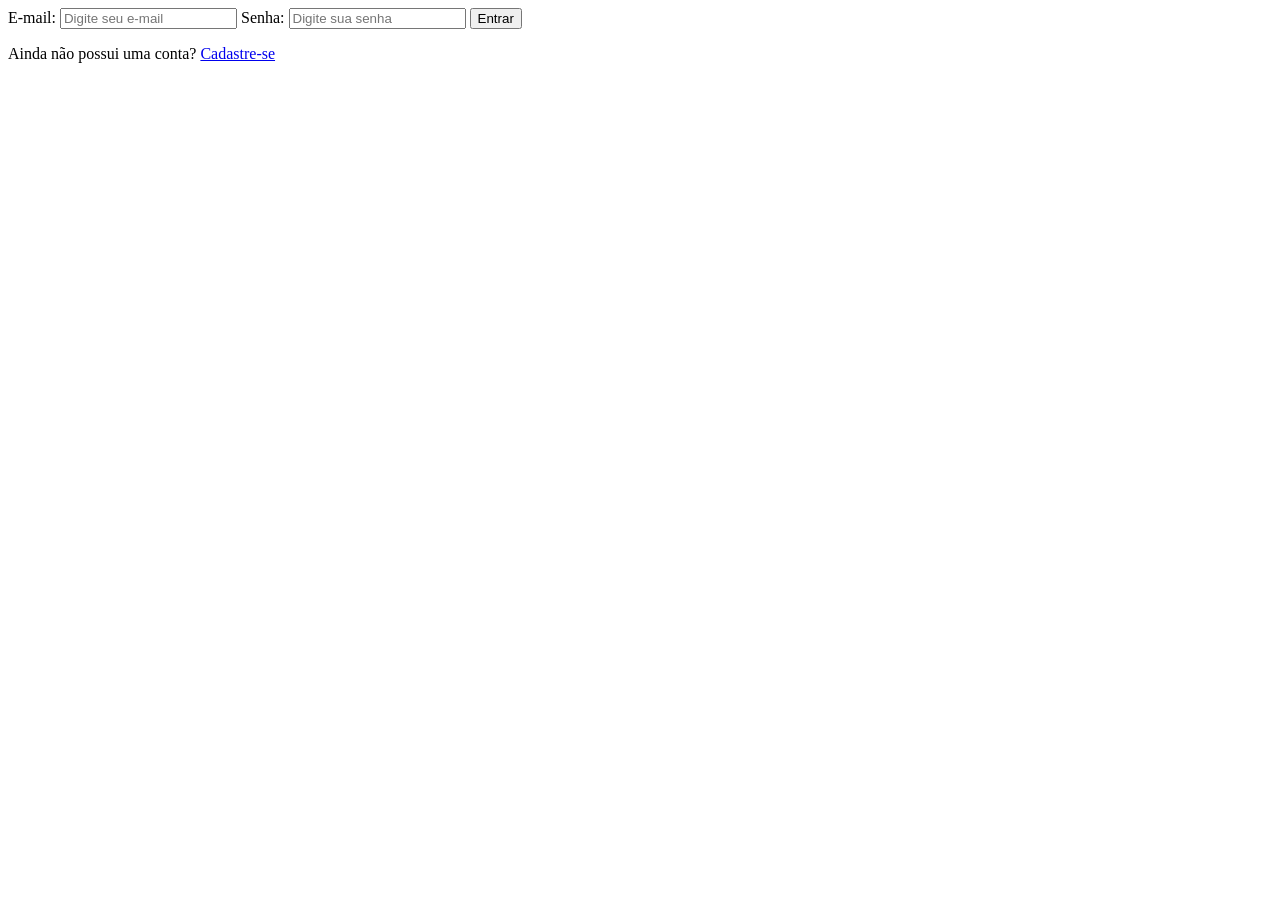
==== cuida-mais/index.html @ 6b619e61 "implementação da classe LoginPage e arquivo index.html" ====
<!DOCTYPE html>
<html lang="pt-BR">

<head>
    <meta charset="UTF-8">
    <meta name="viewport" content="width=device-width, initial-scale=1.0">
    <title>CuidaMais - Login</title>

</head>

<body>
    <form id="form-login">
        <label for="email">E-mail:</label>
        <input type="email" id="email" name="email" placeholder="Digite seu e-mail" required>
        <label for="senha">Senha:</label>
        <input type="password" id="senha" name="senha" placeholder="Digite sua senha" required>
        <button type="submit">Entrar</button>
        <p id="mensagem-erro"></p>
        <p> Ainda não possui uma conta? <a href="cadastro.html">Cadastre-se</a></p>
    </form>
    <script src="js/data/dados-iniciais.js"></script>
    <script src="js/utils/Storage.js"></script>
    <script src="js/utils/Validador.js"></script>
    <script src="js/services/AuthService.js"></script>
    <script src="js/pages/LoginPage.js"></script>
    <script>
        Storage.iniciar();
    </script>


</body>

</html>
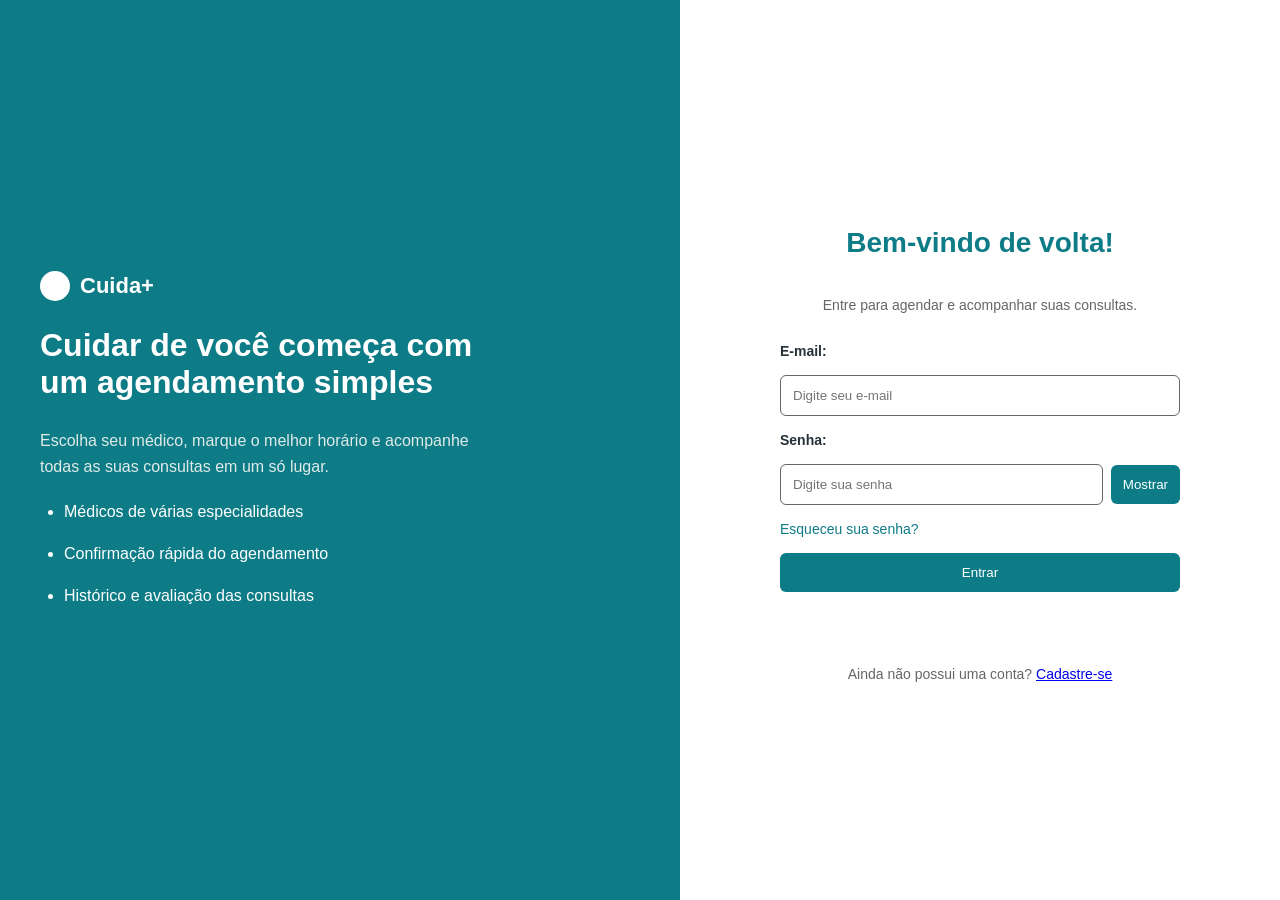
==== commit bf0807c2: "finalização da classe LoginPage.js e arquivo index.html" ====
--- a/cuida-mais/index.html
+++ b/cuida-mais/index.html
@@ -5,19 +5,46 @@
     <meta charset="UTF-8">
     <meta name="viewport" content="width=device-width, initial-scale=1.0">
     <title>CuidaMais - Login</title>
+    <link rel="stylesheet" href="css/login.css">
 
 </head>
 
 <body>
-    <form id="form-login">
-        <label for="email">E-mail:</label>
-        <input type="email" id="email" name="email" placeholder="Digite seu e-mail" required>
-        <label for="senha">Senha:</label>
-        <input type="password" id="senha" name="senha" placeholder="Digite sua senha" required>
-        <button type="submit">Entrar</button>
-        <p id="mensagem-erro"></p>
-        <p> Ainda não possui uma conta? <a href="cadastro.html">Cadastre-se</a></p>
-    </form>
+    <main>
+        <section class="apresentacao">
+            <div>
+                <div class="marca">
+                    <span class="icone-marca"></span>
+                    <span>Cuida+</span>
+                </div>
+                <h2>Cuidar de você começa com um agendamento simples</h2>
+                <p>Escolha seu médico, marque o melhor horário e acompanhe todas as suas consultas em um só lugar.</p>
+                <ul>
+                    <li>Médicos de várias especialidades</li>
+                    <li>Confirmação rápida do agendamento</li>
+                    <li>Histórico e avaliação das consultas</li>
+                </ul>
+            </div>
+
+        </section>
+        <section class="login">
+            <form id="form-login">
+                <h1>Bem-vindo de volta!</h1>
+                <p>Entre para agendar e acompanhar suas consultas.</p>
+                <label for="email">E-mail:</label>
+                <input type="text" id="email" name="email" placeholder="Digite seu e-mail" required>
+                <label for="senha">Senha:</label>
+                <div class="campo-senha">
+                    <input type="password" id="senha" name="senha" placeholder="Digite sua senha" required>
+                    <button type="button" id="mostrar-senha">Mostrar</button>
+                </div>
+                <a href="#" id="link-recuperar-senha">Esqueceu sua senha?</a>
+                <button type="submit">Entrar</button>
+                <p id="mensagem-erro"></p>
+                <p> Ainda não possui uma conta? <a href="cadastro.html" id="link-cadastro">Cadastre-se</a></p>
+            </form>
+        </section>
+    </main>
     <script src="js/data/dados-iniciais.js"></script>
     <script src="js/utils/Storage.js"></script>
     <script src="js/utils/Validador.js"></script>
@@ -28,6 +55,7 @@
     </script>
 
 
+
 </body>
 
 </html>
--- a/cuida-mais/css/login.css
+++ b/cuida-mais/css/login.css
@@ -0,0 +1,156 @@
+main {
+    display: flex;
+    min-height: 100vh;
+}
+
+section {
+    flex: 1;
+}
+
+body {
+    margin: 0;
+    font-family: Arial, sans-serif;
+
+}
+
+.apresentacao {
+    background-color: #0D7C87;
+    color: white;
+    display: flex;
+    justify-content: flex-start;
+    align-items: center;
+    padding: 40px;
+}
+
+.apresentacao h2 {
+    font-size: 32px;
+    color: white;
+}
+
+.apresentacao p {
+    font-size: 16px;
+    color: #E0EAE8;
+    line-height: 1.6;
+}
+
+.apresentacao ul {
+    padding-left: 24px;
+    margin-top: 24px;
+}
+
+.apresentacao li {
+    font-size: 16px;
+    margin-bottom: 24px;
+}
+
+.apresentacao div {
+    max-width: 450px;
+}
+
+.apresentacao h2,
+.apresentacao p {
+    text-align: left;
+}
+
+.login {
+    background-color: #FFFFFF;
+    color: #263238;
+    display: flex;
+    flex-direction: column;
+    justify-content: center;
+    align-items: center;
+    gap: 16px;
+}
+
+button {
+    padding: 12px;
+    background-color: #0D7C87;
+    color: white;
+    border: none;
+    border-radius: 6px;
+    cursor: pointer;
+}
+
+form {
+    display: flex;
+    flex-direction: column;
+    gap: 16px;
+    width: 100%;
+    max-width: 400px;
+}
+
+input {
+    padding: 12px;
+    border: 1px solid #666666;
+    border-radius: 6px;
+}
+
+label {
+    font-size: 14px;
+    font-weight: bold;
+}
+
+h1 {
+    font-size: 28px;
+    color: #0D7C87;
+    margin-bottom: 8px;
+}
+
+p {
+    font-size: 14px;
+    color: #666666;
+}
+
+h1,
+p {
+    text-align: center;
+}
+
+input:focus {
+    outline: 2px solid #0D7C87;
+    border-color: #0D7C87;
+}
+
+input {
+    width: 100%;
+    box-sizing: border-box;
+}
+
+#link-recuperar-senha {
+    color: #0D7C87;
+    font-size: 14px;
+    text-decoration: none;
+}
+
+.campo-senha {
+    display: flex;
+    gap: 8px;
+    align-items: center;
+}
+
+.campo-senha input {
+    flex: 1;
+    min-width: 0;
+}
+
+.campo-senha button {
+    width: auto;
+    white-space: nowrap;
+}
+
+.marca {
+    display: flex;
+    align-items: center;
+    gap: 10px;
+    margin-bottom: 20px;
+    font-size: 22px;
+    font-weight: bold;
+    color: white;
+}
+
+.icone-marca {
+    width: 30px;
+    height: 30px;
+    background-color: white;
+    border-radius: 50%;
+}
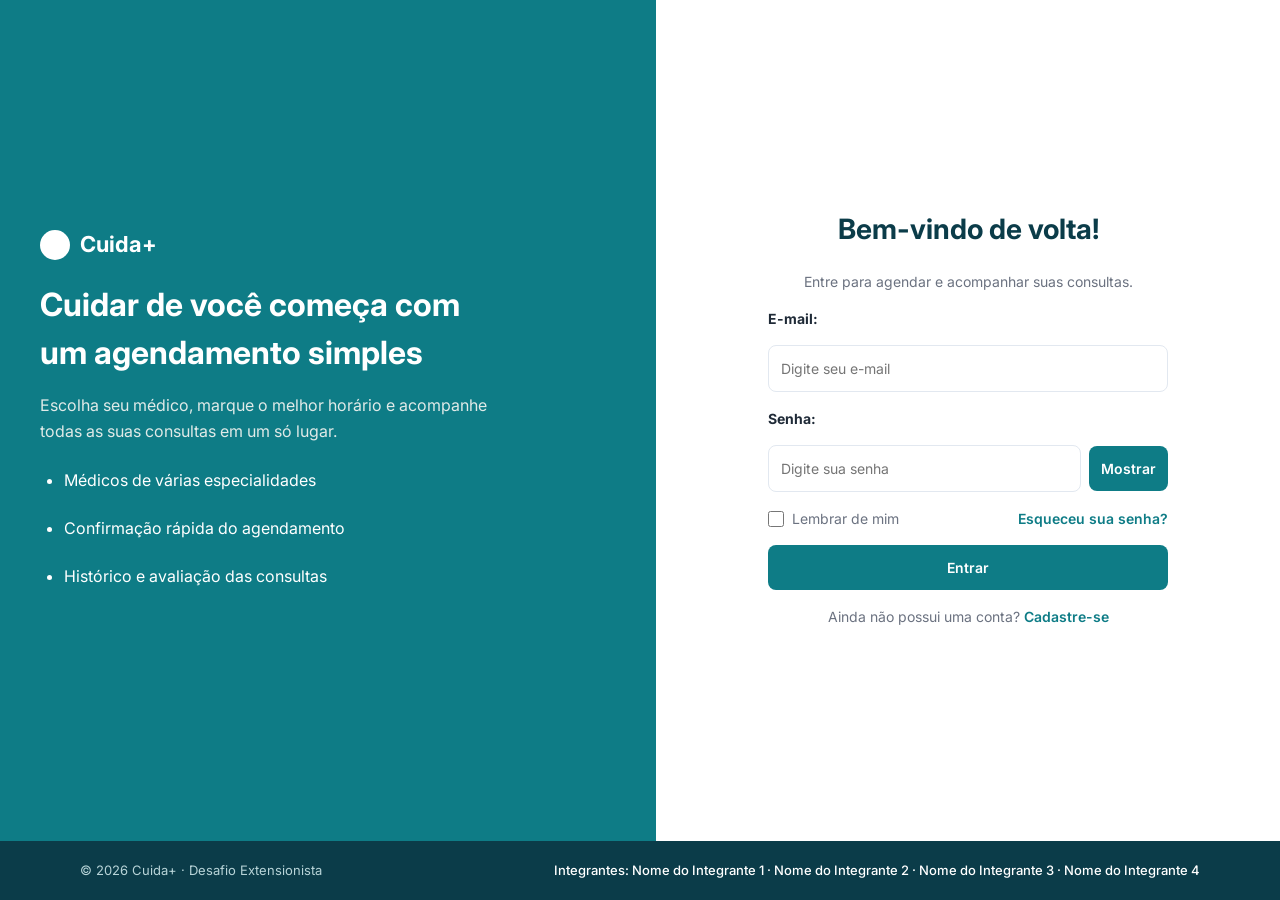
==== commit 005d51fd: "correções" ====
--- a/cuida-mais/index.html
+++ b/cuida-mais/index.html
@@ -5,12 +5,16 @@
     <meta charset="UTF-8">
     <meta name="viewport" content="width=device-width, initial-scale=1.0">
     <title>CuidaMais - Login</title>
+    <link rel="preconnect" href="https://fonts.googleapis.com">
+    <link rel="preconnect" href="https://fonts.gstatic.com" crossorigin>
+    <link href="https://fonts.googleapis.com/css2?family=Inter:wght@400;500;600;700&display=swap" rel="stylesheet">
+    <link rel="stylesheet" href="css/base.css">
+    <link rel="stylesheet" href="css/componentes.css">
     <link rel="stylesheet" href="css/login.css">
-
 </head>
 
 <body>
-    <main>
+    <main class="pagina-login">
         <section class="apresentacao">
             <div>
                 <div class="marca">
@@ -28,34 +32,38 @@
 
         </section>
         <section class="login">
-            <form id="form-login">
+            <form id="form-login" novalidate>
                 <h1>Bem-vindo de volta!</h1>
                 <p>Entre para agendar e acompanhar suas consultas.</p>
                 <label for="email">E-mail:</label>
-                <input type="text" id="email" name="email" placeholder="Digite seu e-mail" required>
+                <input type="email" id="email" name="email" placeholder="Digite seu e-mail" autocomplete="email" required>
                 <label for="senha">Senha:</label>
                 <div class="campo-senha">
-                    <input type="password" id="senha" name="senha" placeholder="Digite sua senha" required>
-                    <button type="button" id="mostrar-senha">Mostrar</button>
+                    <input type="password" id="senha" name="senha" placeholder="Digite sua senha" autocomplete="current-password" required>
+                    <button type="button" id="mostrar-senha" aria-label="Mostrar ou ocultar a senha">Mostrar</button>
                 </div>
-                <a href="#" id="link-recuperar-senha">Esqueceu sua senha?</a>
+                <div class="opcoes-login">
+                    <label class="lembrar"><input type="checkbox" id="lembrar"> Lembrar de mim</label>
+                    <a href="#" id="link-recuperar-senha">Esqueceu sua senha?</a>
+                </div>
+                <p id="mensagem-erro" role="alert"></p>
                 <button type="submit">Entrar</button>
-                <p id="mensagem-erro"></p>
-                <p> Ainda não possui uma conta? <a href="cadastro.html" id="link-cadastro">Cadastre-se</a></p>
+                <p> Ainda não possui uma conta? <a href="#" id="link-cadastro">Cadastre-se</a></p>
             </form>
         </section>
     </main>
+
+    <footer id="rodape"></footer>
+
     <script src="js/data/dados-iniciais.js"></script>
     <script src="js/utils/Storage.js"></script>
+    <script src="js/utils/Formatadores.js"></script>
     <script src="js/utils/Validador.js"></script>
     <script src="js/services/AuthService.js"></script>
-    <script src="js/pages/LoginPage.js"></script>
-    <script>
-        Storage.iniciar();
-    </script>
-
-
-
+    <script src="js/ui/Layout.js"></script>
+    <script src="js/ui/Toast.js"></script>
+    <script src="js/ui/Modal.js"></script>
+    <script src="js/pages/login.js"></script>
 </body>
 
-</html>+</html>
--- a/cuida-mais/css/base.css
+++ b/cuida-mais/css/base.css
@@ -0,0 +1,56 @@
+/* base.css: variáveis (cores do protótipo do Figma), reset e tipografia */
+:root {
+  --pri: #0E7C86;
+  --pri-esc: #0B6A73;
+  --dk: #0B3C49;
+  --bg: #F4F8FA;
+  --tx: #1F2A37;
+  --gr: #6B7280;
+  --bd: #E2E8F0;
+  --lt: #E6F4F5;
+  --wh: #FFFFFF;
+  --ok: #1B7F5C;
+  --ok-bg: #DCF5EA;
+  --erro: #B42318;
+  --erro-bg: #FDE2E2;
+  --info: #175CD3;
+  --info-bg: #E0EEFF;
+  --estrela: #F5B301;
+  --estrela-vazia: #D5DAE1;
+  --raio: 12px;
+  --raio-sm: 8px;
+}
+
+*, *::before, *::after { box-sizing: border-box; margin: 0; padding: 0; }
+
+body {
+  font-family: 'Inter', system-ui, -apple-system, 'Segoe UI', Roboto, sans-serif;
+  font-size: 14px;
+  line-height: 1.5;
+  color: var(--tx);
+  background: var(--bg);
+  min-height: 100vh;
+  display: flex;
+  flex-direction: column;
+}
+
+main { flex: 1; width: 100%; padding: 40px 80px 48px; }
+
+h1 { font-size: 32px; font-weight: 700; line-height: 1.2; color: var(--dk); }
+h2 { font-size: 20px; font-weight: 700; color: var(--dk); }
+h3 { font-size: 17px; font-weight: 600; color: var(--dk); }
+.subtitulo { margin-top: 8px; font-size: 16px; color: var(--gr); }
+.texto-suave { color: var(--gr); }
+
+a { color: var(--pri); text-decoration: none; }
+button { font-family: inherit; }
+:focus-visible { outline: 2px solid var(--pri); outline-offset: 2px; }
+
+.visualmente-oculto {
+  position: absolute; width: 1px; height: 1px; overflow: hidden; clip: rect(0, 0, 0, 0); white-space: nowrap;
+}
+
+@media (max-width: 900px) { main { padding: 24px 20px 32px; } }
+@media (prefers-reduced-motion: reduce) { * { transition: none !important; animation: none !important; } }
+
+[hidden] { display: none !important; }
--- a/cuida-mais/css/componentes.css
+++ b/cuida-mais/css/componentes.css
@@ -0,0 +1,86 @@
+/* componentes.css: peças reutilizadas em todas as telas */
+
+/* ---------- Cabeçalho e rodapé (Layout.js) ---------- */
+.cabecalho { display: flex; align-items: center; justify-content: space-between; height: 72px; padding: 0 80px; background: var(--wh); border-bottom: 1px solid var(--bd); }
+.logo { display: flex; align-items: center; gap: 10px; font-size: 22px; font-weight: 700; color: var(--dk); }
+.logo-marca { width: 32px; height: 32px; border-radius: 50%; background: var(--pri); }
+.menu { display: flex; gap: 32px; }
+.menu a { font-weight: 500; color: var(--gr); }
+.menu a:hover { color: var(--pri); }
+.menu a.ativo { font-weight: 600; color: var(--pri); }
+.usuario { display: flex; align-items: center; gap: 12px; }
+.usuario-nome { font-weight: 500; }
+.avatar { display: inline-flex; align-items: center; justify-content: center; width: 36px; height: 36px; border-radius: 50%; background: var(--pri); color: var(--wh); font-size: 14px; font-weight: 600; flex-shrink: 0; }
+.avatar-grande { width: 56px; height: 56px; font-size: 20px; }
+.btn-link { background: none; border: 0; color: var(--pri); font-weight: 600; font-size: 14px; cursor: pointer; }
+.btn-link:hover { text-decoration: underline; }
+.rodape { display: flex; justify-content: space-between; gap: 24px; padding: 20px 80px; background: var(--dk); color: var(--wh); font-size: 13px; font-weight: 500; }
+.rodape .esmaecido { color: #B8D4D8; font-weight: 400; }
+
+@media (max-width: 900px) {
+  .cabecalho { padding: 0 20px; }
+  .menu { display: none; }
+  .rodape { flex-direction: column; padding: 20px; }
+}
+
+/* ---------- Botões ---------- */
+.btn { display: inline-flex; align-items: center; justify-content: center; padding: 12px 24px; border: 1px solid var(--pri); border-radius: var(--raio-sm); font-size: 14px; font-weight: 600; cursor: pointer; transition: background .15s; }
+.btn-primario { background: var(--pri); color: var(--wh); }
+.btn-primario:hover { background: var(--pri-esc); }
+.btn-outline { background: var(--wh); color: var(--pri); }
+.btn-outline:hover { background: var(--lt); }
+.btn:disabled { opacity: .5; cursor: not-allowed; }
+.btn-bloco { width: 100%; }
+
+/* ---------- Card, chip, badge ---------- */
+.card { background: var(--wh); border: 1px solid var(--bd); border-radius: var(--raio); padding: 24px; }
+
+.chip { display: inline-flex; align-items: center; padding: 6px 12px; border: 0; border-radius: 999px; background: var(--lt); color: var(--pri); font-size: 12px; font-weight: 500; }
+button.chip { cursor: pointer; }
+.chip-ativo { background: var(--pri); color: var(--wh); }
+
+.badge { display: inline-flex; padding: 4px 12px; border-radius: 999px; font-size: 12px; font-weight: 500; }
+.badge-agendada { background: var(--info-bg); color: var(--info); }
+.badge-realizada { background: var(--ok-bg); color: var(--ok); }
+.badge-cancelada { background: var(--erro-bg); color: var(--erro); }
+
+/* ---------- Formulário ---------- */
+.campo { display: flex; flex-direction: column; gap: 6px; }
+.campo label { font-size: 13px; font-weight: 500; }
+.input { width: 100%; padding: 12px 14px; border: 1px solid var(--bd); border-radius: var(--raio-sm); background: var(--wh); color: var(--tx); font: inherit; }
+.input::placeholder { color: #8A94A3; }
+.input:focus { outline: 2px solid var(--pri); border-color: var(--pri); }
+textarea.input { min-height: 90px; resize: vertical; }
+.input:not(textarea) { height: 46px; }
+.campo-erro .input { border-color: var(--erro); }
+.msg-erro { font-size: 13px; color: var(--erro); }
+
+/* ---------- Tabela ---------- */
+.tabela-caixa { overflow: hidden; background: var(--wh); border: 1px solid var(--bd); border-radius: var(--raio); }
+.tabela { width: 100%; border-collapse: collapse; }
+.tabela th { padding: 14px 24px; background: #F8FAFC; text-align: left; font-size: 12px; font-weight: 600; color: var(--gr); }
+.tabela td { padding: 14px 24px; border-top: 1px solid var(--bd); vertical-align: middle; }
+
+/* ---------- Modal (Modal.js) ---------- */
+.modal-fundo { position: fixed; inset: 0; z-index: 100; display: flex; align-items: center; justify-content: center; padding: 24px; background: rgba(11, 60, 73, .55); }
+.modal { width: 100%; max-width: 520px; max-height: 90vh; overflow-y: auto; padding: 32px; background: var(--wh); border-radius: 16px; }
+.modal-titulo { margin-bottom: 16px; font-size: 22px; font-weight: 700; color: var(--dk); }
+.modal-acoes { display: flex; justify-content: flex-end; gap: 12px; margin-top: 24px; }
+
+/* ---------- Toast (Toast.js) ---------- */
+#toast-container { position: fixed; top: 88px; right: 24px; z-index: 200; display: flex; flex-direction: column; gap: 12px; }
+.toast { min-width: 240px; max-width: 360px; padding: 14px 18px; background: var(--wh); border: 1px solid var(--bd); border-left: 4px solid var(--info); border-radius: var(--raio-sm); font-weight: 500; }
+.toast-sucesso { border-left-color: var(--ok); }
+.toast-erro { border-left-color: var(--erro); }
+
+/* ---------- Divisor ---------- */
+.divisor { height: 1px; border: 0; background: var(--bd); }
+
+/* ---------- Estrelas (Estrelas.js) ---------- */
+.estrelas { display: inline-flex; gap: 3px; vertical-align: middle; line-height: 0; }
+.estrela { display: block; fill: var(--estrela-vazia); }
+.estrela-cheia { fill: var(--estrela); }
+.estrelas-input { display: inline-flex; gap: 6px; }
+.estrela-botao { padding: 2px; background: none; border: 0; border-radius: 6px; line-height: 0; cursor: pointer; }
+.estrela-botao svg { fill: var(--estrela-vazia); transition: fill .1s; }
+.estrela-botao.ativa svg { fill: var(--estrela); }
--- a/cuida-mais/css/login.css
+++ b/cuida-mais/css/login.css
@@ -1,20 +1,15 @@
-main {
-    display: flex;
-    min-height: 100vh;
-}
-
-section {
+.pagina-login {
+    display: flex;
     flex: 1;
-}
-
-body {
-    margin: 0;
-    font-family: Arial, sans-serif;
-
-}
-
-.apresentacao {
-    background-color: #0D7C87;
+    padding: 0;
+}
+
+.pagina-login section {
+    flex: 1;
+}
+
+.pagina-login .apresentacao {
+    background-color: var(--pri);
     color: white;
     display: flex;
     justify-content: flex-start;
@@ -22,56 +17,64 @@
     padding: 40px;
 }
 
-.apresentacao h2 {
+.pagina-login .apresentacao h2 {
     font-size: 32px;
     color: white;
-}
-
-.apresentacao p {
+    margin-bottom: 16px;   
+}
+
+.pagina-login .apresentacao p {
     font-size: 16px;
     color: #E0EAE8;
     line-height: 1.6;
 }
 
-.apresentacao ul {
+.pagina-login .apresentacao ul {
     padding-left: 24px;
     margin-top: 24px;
 }
 
-.apresentacao li {
+.pagina-login .apresentacao li {
     font-size: 16px;
     margin-bottom: 24px;
 }
 
-.apresentacao div {
+.pagina-login .apresentacao div {
     max-width: 450px;
 }
 
-.apresentacao h2,
-.apresentacao p {
+.pagina-login .apresentacao h2,
+.pagina-login .apresentacao p {
     text-align: left;
 }
 
-.login {
+.pagina-login .login {
     background-color: #FFFFFF;
-    color: #263238;
+    color: var(--tx);
     display: flex;
     flex-direction: column;
     justify-content: center;
     align-items: center;
     gap: 16px;
-}
-
-button {
+    padding: 24px;
+}
+
+.pagina-login button {
     padding: 12px;
-    background-color: #0D7C87;
+    background-color: var(--pri);
     color: white;
     border: none;
-    border-radius: 6px;
+    border-radius: 8px;
     cursor: pointer;
-}
-
-form {
+    font: inherit;
+    font-weight: 600;
+}
+
+.pagina-login button:hover {
+    background-color: var(--pri-esc);
+}
+
+.pagina-login form {
     display: flex;
     flex-direction: column;
     gap: 16px;
@@ -79,66 +82,78 @@
     max-width: 400px;
 }
 
-input {
+.pagina-login input {
     padding: 12px;
-    border: 1px solid #666666;
-    border-radius: 6px;
-}
-
-label {
+    border: 1px solid var(--bd);
+    border-radius: 8px;
+    font: inherit;
+    color: var(--tx);
+}
+
+.pagina-login label {
     font-size: 14px;
     font-weight: bold;
 }
 
-h1 {
+.pagina-login h1 {
     font-size: 28px;
-    color: #0D7C87;
+    color: var(--dk);
     margin-bottom: 8px;
 }
 
-p {
+.pagina-login p {
     font-size: 14px;
-    color: #666666;
-}
-
-h1,
-p {
+    color: var(--gr);
+}
+
+.pagina-login h1,
+.pagina-login p {
     text-align: center;
 }
 
-input:focus {
-    outline: 2px solid #0D7C87;
-    border-color: #0D7C87;
-}
-
-input {
+.pagina-login input:focus {
+    outline: 2px solid var(--pri);
+    border-color: var(--pri);
+}
+
+.pagina-login input {
     width: 100%;
     box-sizing: border-box;
 }
 
-#link-recuperar-senha {
-    color: #0D7C87;
+.pagina-login a {
+    color: var(--pri);
+    font-weight: 600;
+    text-decoration: none;
+}
+
+.pagina-login a:hover {
+    text-decoration: underline;
+}
+
+.pagina-login #link-recuperar-senha {
+    color: var(--pri);
     font-size: 14px;
     text-decoration: none;
 }
 
-.campo-senha {
+.pagina-login .campo-senha {
     display: flex;
     gap: 8px;
     align-items: center;
 }
 
-.campo-senha input {
+.pagina-login .campo-senha input {
     flex: 1;
     min-width: 0;
 }
 
-.campo-senha button {
+.pagina-login .campo-senha button {
     width: auto;
     white-space: nowrap;
 }
 
-.marca {
+.pagina-login .marca {
     display: flex;
     align-items: center;
     gap: 10px;
@@ -148,9 +163,66 @@
     color: white;
 }
 
-.icone-marca {
+.pagina-login .icone-marca {
     width: 30px;
     height: 30px;
     background-color: white;
     border-radius: 50%;
-}+}
+
+.pagina-login .opcoes-login {
+    display: flex;
+    align-items: center;
+    justify-content: space-between;
+    gap: 12px;
+}
+
+.pagina-login .lembrar {
+    display: flex;
+    align-items: center;
+    gap: 8px;
+    font-weight: normal;
+    color: var(--gr);
+    cursor: pointer;
+}
+
+.pagina-login .lembrar input {
+    width: 16px;
+    height: 16px;
+    padding: 0;
+    accent-color: var(--pri);
+}
+
+.pagina-login #mensagem-erro {
+    margin: 0;
+    padding: 10px 12px;
+    background-color: var(--erro-bg);
+    color: var(--erro);
+    border-radius: 8px;
+    font-weight: 500;
+}
+
+.pagina-login #mensagem-erro:empty {
+    display: none;
+}
+
+.cadastro-form {
+    display: flex;
+    flex-direction: column;
+    gap: 14px;
+}
+
+@media (max-width: 900px) {
+    .pagina-login {
+        flex-direction: column;
+    }
+
+    .pagina-login .apresentacao {
+        padding: 24px;
+    }
+
+    .pagina-login .apresentacao p,
+    .pagina-login .apresentacao ul {
+        display: none;
+    }
+}
